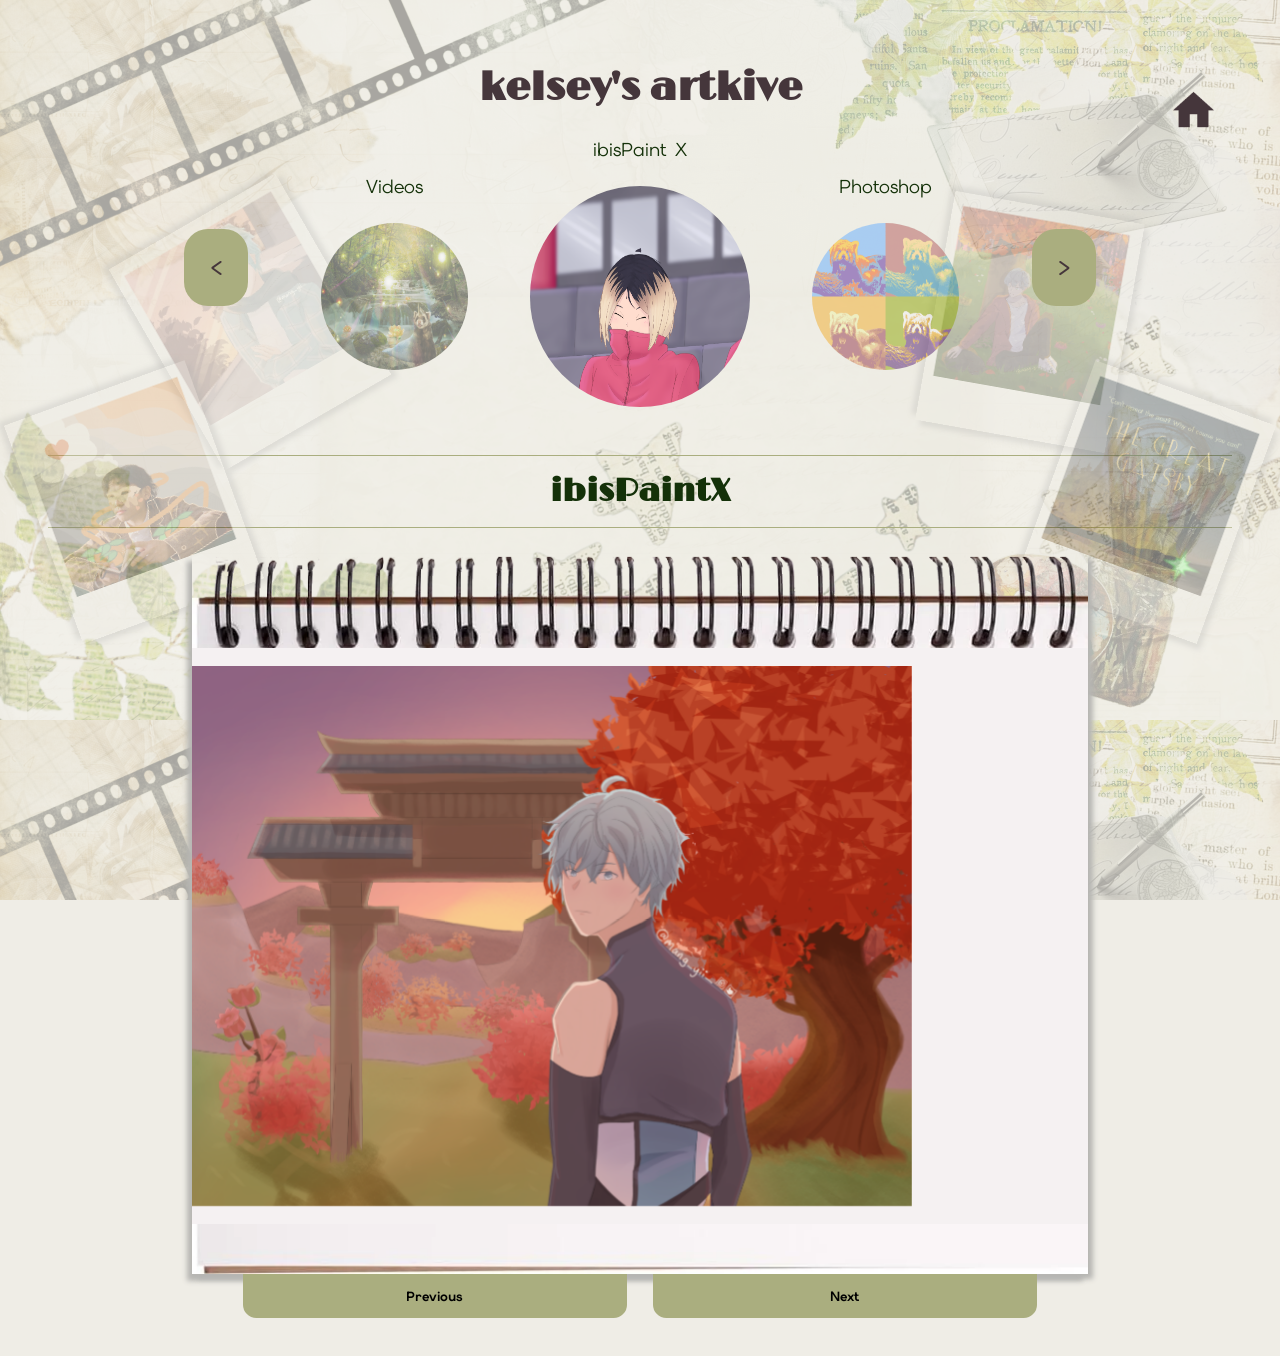
==== ibispaint.html @ de3e6fe9 "moved files from subfolder to main folder" ====
<!DOCTYPE html>
<html>
    <head>
        <link rel="stylesheet" href="style.css"/>
        <style>
            body {
                margin-bottom: 3%;
            }
            #book-pages {
                width: 70vw;
                height: 80vh;
                background-color: transparent;
                perspective: 1000px;
                position: relative;
                transform-origin: top;
                background-image: url("portfolio images/notebook_crisp.png");
                background-repeat: no-repeat;
                background-size: cover;
                box-shadow: -5px 7px 5px #b7b6b3, 5px 5px 5px #b7b6b3
            }
            #book-pages-top, #book-pages-hidden, #book-pages-bottom {
                width: 100%;
                height: 80%;
                transition: transform 1s;
                transform-style: preserve-3d;
                transform-origin: top;
                backface-visibility: hidden;
                justify-items: center;
                align-content: center;
                position: absolute;
                z-index: 2;
                margin-top: 10.5%;
                background-color: #f5f1f2;
            }
            #book-pages-hidden {
                transition: none;
                transform: rotateX(180deg);
                z-index: 1;
            }
            #book-pages-bottom {
                z-index: 0;
            }
            #book-pages-top img, #book-pages-bottom img, #book-pages-hidden img {
                height: 60vh;
                width: auto;
                object-fit: contain;
                display: flex;
                margin: 0;
            }
            button {
                border-bottom-left-radius: 1em;
                border-bottom-right-radius: 1em;
                margin-left: 1em;
                margin-right: 1em;
                width: 30%;
                font-weight: bold;
                z-index: 1;
            }
            h2 {
                border-style: solid;
                padding: 0.5em;
                border-width: 0em;
                border-top-width: 0.05em;
                border-bottom-width: 0.05em;
                margin-top: 3%;
                width: 90%;
                text-align: center;
                border-color: #AAAE7F;
            }
            /*POLAROIDS*/
            div .polaroid {
                width: 15%;
                height: auto;
                position: absolute; 
                top: 20%;
                border-radius: 0em ;
                transition: 1s;
                box-shadow: 5px 5px 5px #b7b6b3, -5px -5px 5px #b7b6b3;
                z-index: 0;
                rotate: -20deg;
                opacity: 30%;
            }
            div .polaroid:hover {
                cursor: default;
                opacity: 80%;
            }
        </style>
        <!--Faculty Glyphic
        Elms Sans
        Limelight
        Kaushan Script-->
        <link rel="preconnect" href="https://fonts.googleapis.com">
        <link rel="preconnect" href="https://fonts.gstatic.com" crossorigin>
        <link href="https://fonts.googleapis.com/css2?family=Elms+Sans:ital,wght@0,100..900;1,100..900&family=Faculty+Glyphic&family=Kaushan+Script&family=Limelight&family=Montserrat:ital,wght@0,100..900;1,100..900&display=swap" rel="stylesheet">

        <title>ibisPaint X</title>

        <body class="fade-in" onload="loadIcons(); autoScroll()">
            <div class="row">
                <img src="portfolio images/chongyun_train_polaroid.png" class="polaroid" style="rotate: -30deg;left: 10%;">
                <img src="portfolio images/doodlebomb_polaroid.png" class="polaroid" style="left: 1%; top: 40%">
                <img src="portfolio images/till_polaroid.png" class ="polaroid" style="rotate: 10deg; right: 10%">
                <img src="portfolio images/gatsby_polaroid.png" class="polaroid" style="rotate: 20deg; right: 1%; top: 40%">
            </div>

            <a href="home.html">
                <div id="home-icon"></div>
            </a>

            <h1>kelsey's artkive</h1>

            <div style="display: flex; align-items: center; width: 75%">
                <button id="left-button" class="nav-button" onclick="leftButtonClick()"><</button>
                <a href="" style="text-align: center" id="left-link">
                    <h3></h3>
                    <img src="" class="circle" id="left-icon">
                </a>
                <a href="" style="text-align: center;" id="current-link">
                    <h3></h3>
                    <img src="" class="circle" id="current-icon">
                </a>
                <a href="" style="text-align: center" id="right-link">
                    <h3></h3>
                    <img src="" class="circle" id="right-icon">
                </a>
                <button id="right-button" class="nav-button" onclick="rightButtonClick()">></button>
            </div>

            <h2>ibisPaintX</h2>
            <div id="book-pages">
                <a href="#main-content" id="main-content"></a>
                <div id="book-pages-top">
                    <img src="portfolio images/chongyun_mountain.PNG" id="top-image">
                </div>
                <div id="book-pages-hidden">
                    <img src="" id="hidden-image">
                </div>
                <div id="book-pages-bottom">
                    <img src="" id="bottom-image">
                </div>
            </div>
            <div class="row" style="width: 100%;">
                <button onclick="previousArt()">Previous</button>
                <button onclick="nextArt()">Next</button>
            </div>
            
            <script>
                const artworks = [
                    "portfolio images/chongyun_mountain.PNG",
                    "portfolio images/chongyun_train.JPEG",
                    "portfolio images/kazuha.jpeg",
                    "portfolio images/kenma_kozume.png",
                    "portfolio images/mysta_900k.jpg",
                    "portfolio images/till.PNG",
                    "portfolio images/tomo.jpeg",
                    "portfolio images/ver_vermillion.JPG",
                    "portfolio images/xingyun_lny.PNG",
                    "portfolio images/xingyun_tbhk.PNG"
                ];
                const topDiv1 = document.getElementById("book-pages-top");
                const topDiv2 = document.getElementById("book-pages-hidden");
                const topImage1 = document.getElementById("top-image");
                const topImage2 = document.getElementById("hidden-image");
                const bottomImage = document.getElementById("bottom-image");
                const maxIndex = artworks.length - 1;
                let count = 0;
                let degreeCount1 = 0;
                let degreeCount2 = 180;

                //flips the top layer
                function nextArt() {
                    /*degrees that are a multiple of 360 indicate that the page is "upright
                    otherwise, it would be upside-down
                    
                    flips the upside-down layer clockwise*/
                    if (degreeCount1 % 360 == 0 || degreeCount1 == 0) {
                        topDiv1.style.transformStyle = "preserve-3d";
                        topDiv1.style.transition = "transform 1s";
                        topDiv1.style.zIndex = "2";

                        topDiv2.style.transformStyle = "flat";
                        topDiv2.style.transition = "0s";
                        topDiv2.style.zIndex = "1";
                    } else if (degreeCount2 % 360 == 0 || degreeCount2 == 0) {
                        topDiv1.style.transformStyle = "flat";
                        topDiv1.style.transition = "0s";
                        topDiv1.style.zIndex = "1";

                        topDiv2.style.transformStyle = "preserve-3d";
                        topDiv2.style.transition = "transform 1s";
                        topDiv2.style.zIndex = "2";
                    }
                    //increases the degrees by 180 to trigger animation
                    incrementDegrees();
                    topDiv1.style.transform = "rotateX(" + degreeCount1 + "deg)";
                    topDiv2.style.transform = "rotateX(" + degreeCount2 + "deg)";
                    //increments count by 1 and checks for out-of-bounds errors
                    count++;
                    checkReset();
                    /*the upside-down layer is hidden (due to the backface-visibility property.
                    changes the image of the hidden layer*/
                    if (topDiv1.style.transformStyle == "flat") {
                        topImage1.src = artworks[checkValue(count)];
                    } else if (topDiv2.style.transformStyle == "flat") {
                        topImage2.src = artworks[checkValue(count)];
                    }
                };
                
                function previousArt() {
                    //flips the visible layer counterclockwise
                    if (degreeCount2 % 360 == 0 || degreeCount2 == 0) {
                        topDiv1.style.transformStyle = "preserve-3d";
                        topDiv1.style.transition = "transform 1s";
                        topDiv1.style.zIndex = "2";

                        topDiv2.style.transformStyle = "flat";
                        topDiv2.style.transition = "0s";
                        topDiv2.style.zIndex = "1";
                    } else if (degreeCount1 % 360 == 0 || degreeCount1 == 0) {
                        topDiv1.style.transformStyle = "flat";
                        topDiv1.style.transition = "0s";
                        topDiv1.style.zIndex = "1";

                        topDiv2.style.transformStyle = "preserve-3d";
                        topDiv2.style.transition = "transform 1s";
                        topDiv2.style.zIndex = "2";
                    }
                    //decreases the degrees by 108
                    decrementDegrees();
                    topDiv1.style.transform = "rotateX(" + degreeCount1 + "deg)";
                    topDiv2.style.transform = "rotateX(" + degreeCount2 + "deg)";
                    //decrements the count by 1 and checks for out-of-bound errors
                    count--;
                    checkReset();
                    //changes the image source of the "hidden" layer 
                    if (topDiv2.style.transformStyle == "flat") {
                        topImage1.src = artworks[checkValue(count)];
                    } else if (topDiv1.style.transformStyle == "flat") {
                        topImage2.src = artworks[checkValue(count)];
                    }
                    /*the bottom image is stationary. 
                    it changes to the previous image to make the animation more seamless*/
                    bottomImage.src = artworks[checkValue(count + 1)];
                };
                function incrementDegrees() {
                    degreeCount1 += 180;
                    degreeCount2 += 180;
                };
                function decrementDegrees() {
                    degreeCount1 -= 180;
                    degreeCount2 -=180;
                };
                function checkValue(number) {
                    if (number > maxIndex) {
                        return 0;
                    } else if (number < 0) {
                        return maxIndex;
                    }
                    return number;
                };
                function checkReset() {
                    if (count > maxIndex) {
                        count = 0;
                    } else if (count < 0) {
                        count = maxIndex;
                    }
                }

            </script>
            <script src="navbar.js"></script>
        </body>
    </head>
</html>
---- style.css ----
/*color palette
dark green (black forest): #143109
dull green (dry sage): #AAAE7F
dull light green (beige??): #D0D6B3
white (bright snow): #F7F7F7
off white (platinum): #EFEFEF - use as bg to avoid conflicting colors
*/
/*sectioning tags*/ 
html {
    scroll-behavior: smooth;
}
body {
    background-color: #efede6;
    display: flex;
    align-items: center;
    justify-content: center;
    flex-direction: column; 
    margin: 0%;
    background-image: url("portfolio\ images/scrapbook_bg.png");
    background-size: 100%;
    background-attachment: fixed;
}
a {
    font-family: 'Elms Sans';
    text-decoration: none;
    color: #143109;
}
nav {
    flex-direction: row;
    display: flex;
    width: 100%;
    background-color: gainsboro;
}
ul {
    text-align: center;
    padding: 2%;
    flex: 1;
    margin: 0%;
}
li:hover {
    background-color: #AAAE7F;
}
li {
    display: inline;
    padding: 20px;
    transition-duration: 0.5s;
    border-radius: 3em;
}
div p {
    flex: 1;
}
div img {
    flex: 1;
}
div a {
    flex: 1;
}
.row {
    display: flex;
    flex-direction: row;
    justify-content: center;
    align-items: center;
}
/*NAVBAR*/
.circle {
    border-radius: 50%;
    aspect-ratio: 1/1;
    width: 60%;
    text-align: center;
    opacity: 50%;
    object-fit: fill;
}  
#current-icon {
    width: 90%;
    opacity: 100%;
}
.nav-button, #left-button, #right-button {
    border-radius: 1em;
    font-size: 150%;
    font-weight: bold;
    color: #45363B;
    font-family: "Limelight";
    width: 5vw;
}
button {
    border-bottom-left-radius: 1em;
    border-bottom-right-radius: 1em;
    margin-left: 1em;
    margin-right: 1em;
    width: 30%;
    font-weight: bold;
    z-index: 1;
}
/*POLAROIDS*/
div .polaroid {
    width: 15%;
    height: auto;
    position: absolute; 
    top: 20%;
    border-radius: 0em ;
    transition: 1s;
    box-shadow: 5px 5px 5px #b7b6b3, -5px -5px 5px #b7b6b3;
    z-index: 0;
    rotate: -20deg;
    opacity: 30%;
}
div .polaroid:hover {
    cursor: default;
    opacity: 80%;
}
/*text*/
p {
    font-size: 120%;
    font-family: 'Elms Sans';
    margin: 1%;
}
h1 {
    font-family: 'Limelight';
    font-size: 250%;
    color: #45363B;
    margin: 0.5%;
    margin-top: 5%;
}
h2 {
    font-family: 'Limelight';
    font-size: 200%;
    color: #143109;
    border-style: solid;
    padding: 0.5em;
    border-width: 0em;
    border-top-width: 0.05em;
    border-bottom-width: 0.05em;
    margin-top: 3%;
    width: 90%;
    text-align: center;
    border-color: #AAAE7F;
}
h3 {
    font-weight: 400;
}
/*fonts*/
.limelight-regular {
  font-family: "Limelight", sans-serif;
  font-weight: 400;
  font-style: normal;
}
/*images*/
img {
    height: 30%;
    width: 30%;
    flex: 1;
    margin: 2%;
}
.modal {
    display: none;
    position: fixed;
    z-index: 1;
    bottom: 0;
    /* height: auto; */
    /* float: center; */
    background-color: #143109cf;
    /* overflow: auto; */
}
.model-content {
    margin: auto;
    overflow: auto;
}
/*buttons*/
button {
    font-family: 'Elms Sans';
    border-width: 0em;
    background-color: #AAAE7F;
    padding: 1em;
}
button:hover {
    cursor: pointer;
}
/*animation*/
.fade-in {
    animation-name: fadeIn;
    animation-duration: 1.5s;
}
@keyframes fadeIn {
    from {
        opacity: 0;
    }
    to {
        opacity: 1;
    }
}
/*home icon*/
#home-icon {
    background-image: url("portfolio\ images/home_icon_brown.png");
    background-size: 100%;
    transition: 0.5s;
    position: fixed;
    top: 10%;
    right: 5%;
    width: 5vh;
    height: 5vh;
}
#home-icon:hover {
    background-image: url("portfolio\ images/home_icon_green.png");
    cursor: pointer;
}
a:has(#home-icon) {
    z-index: 5;
}
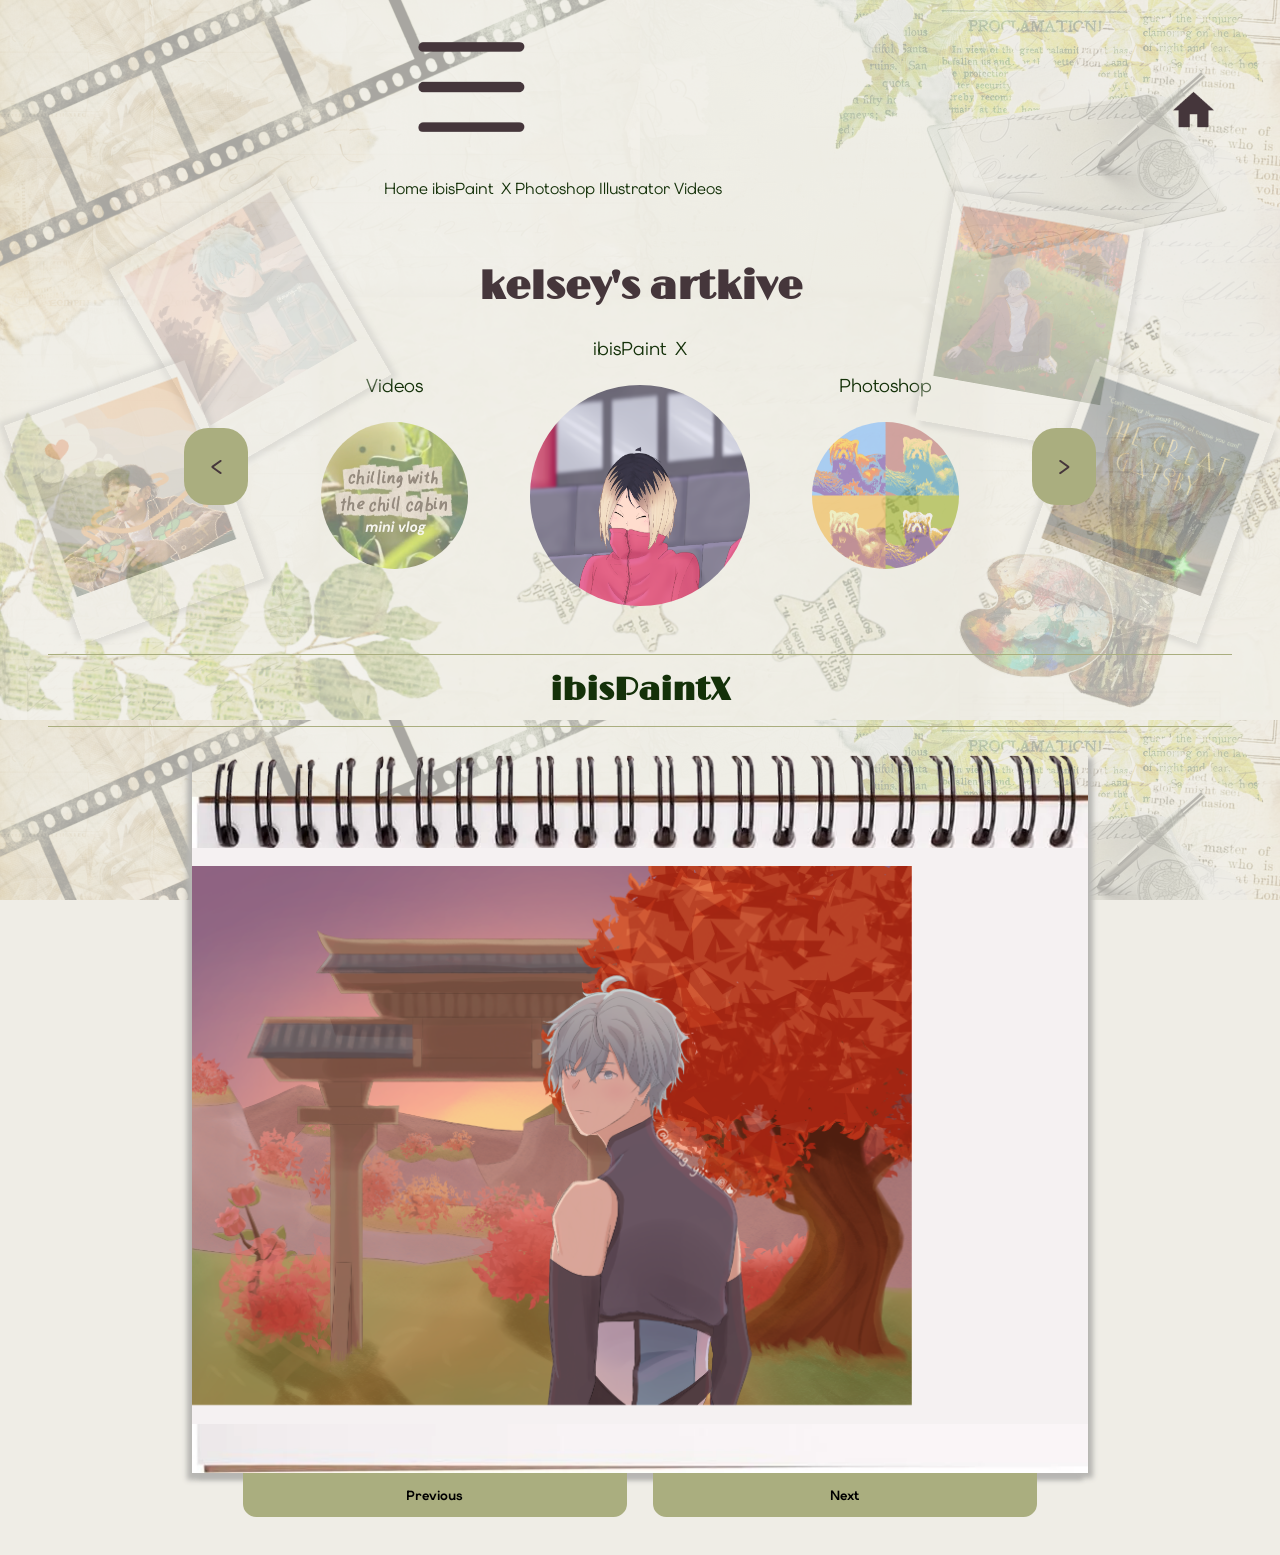
==== commit daf4acde: "add menu to all pages" ====
--- a/ibispaint.html
+++ b/ibispaint.html
@@ -107,6 +107,18 @@
                 <div id="home-icon"></div>
             </a>
 
+            <!--menu-->
+            <div id="menu">
+                <img src="portfolio images/menu.png" id="menu-icon">
+                <div id="menu-links">
+                    <a href="index.html">Home</a>
+                    <a href="ibispaint.html">ibisPaint X</a>
+                    <a href="photoshop.html">Photoshop</a>
+                    <a href="illustrator.html">Illustrator</a>
+                    <a href="videos.html">Videos</a>
+                </div>
+            </div>
+            
             <h1>kelsey's artkive</h1>
 
             <div style="display: flex; align-items: center; width: 75%">
--- a/style.css
+++ b/style.css
@@ -205,4 +205,87 @@
 }
 a:has(#home-icon) {
     z-index: 5;
+}
+/*formats the page based on the screen size*/
+@media (max-width: 800px) {
+    /*text*/
+    h1{
+        font-size: 30px;
+    }
+    h2 {
+        font-size: 26px;
+    }
+    h3 { /*hides the text for the navbar*/
+        display: none;
+    }
+    p {
+        font-size: 16px;
+    }
+    /*menu button*/
+    #menu {
+        display: flex;
+        flex-direction: column;
+        position: absolute;
+        top: 10%;
+        left: 5%;    
+        z-index: 5;
+    }
+    #menu-icon {
+        width: 5vh; 
+        height: 5vh;
+    }
+    #menu-icon:hover {
+        cursor: pointer;
+    }
+    #menu-links {
+        display: none;
+        flex-direction: column;
+        transition: 0.5s;
+    }
+    #menu-links a {
+        padding: 10px;
+        padding-right: 20px;
+        padding-left: 20px;
+        background-color: #efede6;
+    }
+    #menu-links a:hover {
+        background-color: #AAAE7F;
+        transition: 0.5s;
+    }
+    #menu:hover #menu-links {
+        display: flex;
+        transition: 0.5s;
+    }
+    /*hide home button*/
+    #home-icon {
+        display: none;
+    }
+    /*hide navbar*/
+    .circle {
+        display: none;
+    }  
+    .nav-button, #left-button, #right-button {
+        border-radius: 1em;
+        font-size: 150%;
+        font-weight: bold;
+        color: #45363B;
+        font-family: "Limelight";
+        width: 5vw;
+    }
+    button {
+        display: none;
+    }
+    .modal button { /*ensures that the modal buttons stay the same*/
+        border-bottom-left-radius: 1em;
+        border-bottom-right-radius: 1em;
+        margin-left: 1em;
+        margin-right: 1em;
+        width: 30%;
+        font-weight: bold;
+        z-index: 1;
+    }
+}
+/*adds elements if the screen width is wide*/
+@media (min-width: 800px) {
+
 }
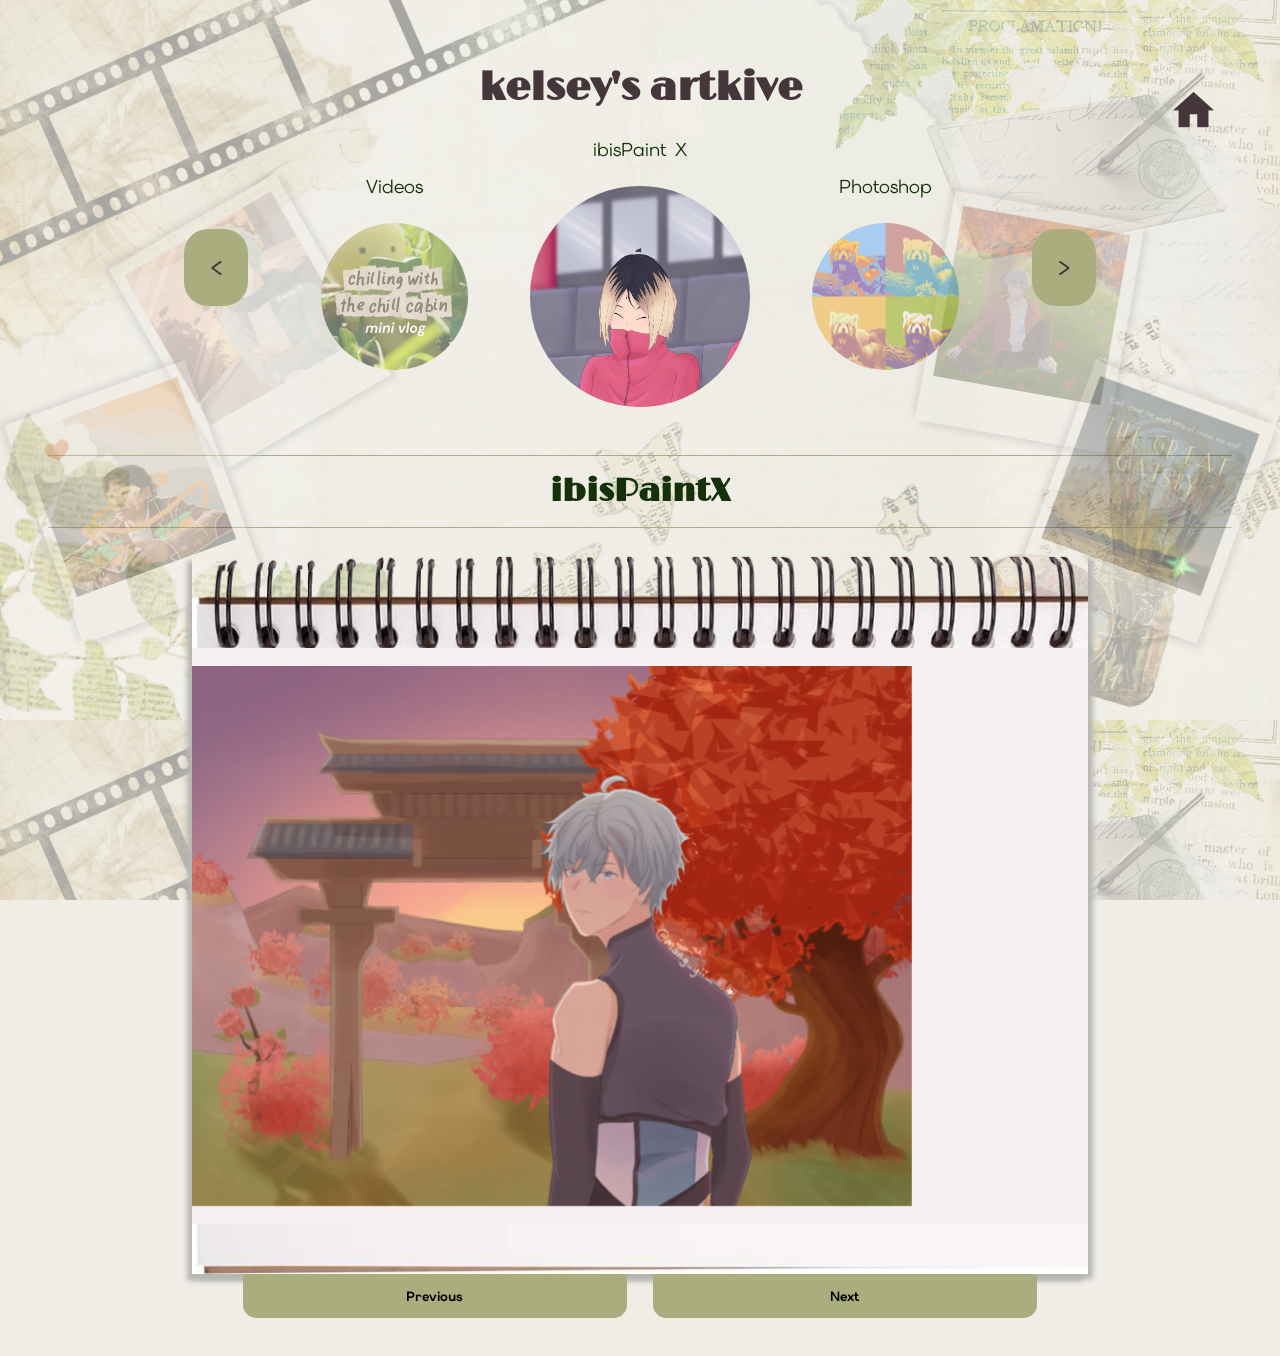
==== commit 0fe7022e: "adjust book pages on mobile" ====
--- a/ibispaint.html
+++ b/ibispaint.html
@@ -83,6 +83,14 @@
             div .polaroid:hover {
                 cursor: default;
                 opacity: 80%;
+            }
+            @media (max-width: 800px) {
+                #book-pages img {
+                    width: 80vw;
+                }
+                #book-pages {
+                    width: 90vw;
+                }
             }
         </style>
         <!--Faculty Glyphic
--- a/style.css
+++ b/style.css
@@ -206,6 +206,10 @@
 a:has(#home-icon) {
     z-index: 5;
 }
+/*hides menu*/
+#menu {
+    display: none;
+}
 /*formats the page based on the screen size*/
 @media (max-width: 800px) {
     /*text*/
@@ -272,20 +276,11 @@
         font-family: "Limelight";
         width: 5vw;
     }
-    button {
-        display: none;
-    }
-    .modal button { /*ensures that the modal buttons stay the same*/
-        border-bottom-left-radius: 1em;
-        border-bottom-right-radius: 1em;
-        margin-left: 1em;
-        margin-right: 1em;
-        width: 30%;
-        font-weight: bold;
-        z-index: 1;
-    }
-}
-/*adds elements if the screen width is wide*/
-@media (min-width: 800px) {
-
+    #left-button, #right-button {
+        display: none;
+    }
+    /*hide adobe navbar*/
+    nav {
+        display: none;
+    }
 }
